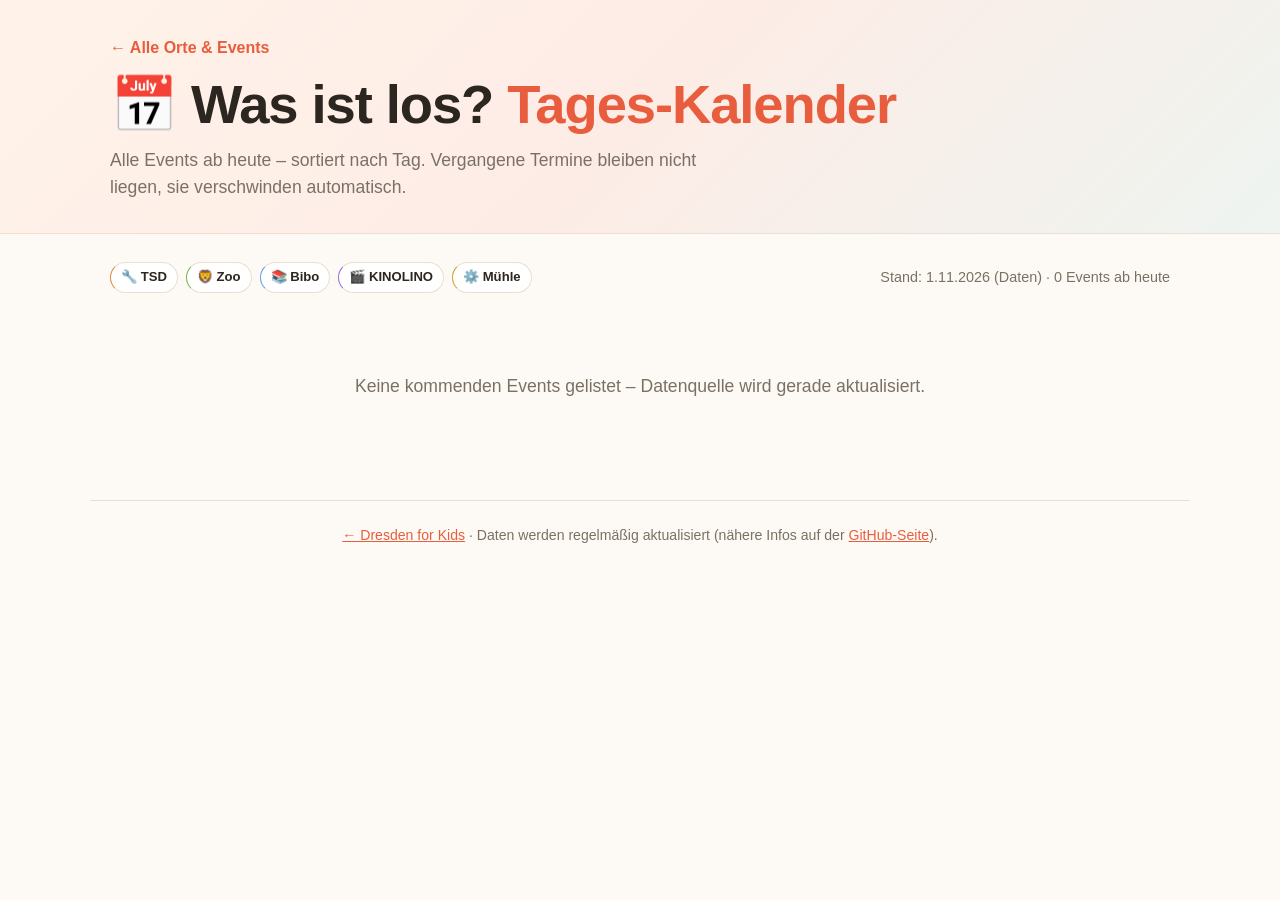
==== kalender.html @ f32a30d6 "Kalender-Subseite, neue Locations, PR-only, Generatoren - Neue Tages-Kalender-Subseite (kalender.htm" ====
<!DOCTYPE html>
<html lang="de">
<head>
  <meta charset="UTF-8">
  <meta name="viewport" content="width=device-width, initial-scale=1.0">
  <title>📅 Tages-Kalender – Dresden for Kids</title>
  <meta name="description" content="Tägliche Übersicht: Was ist heute & in den nächsten Tagen für Kinder in Dresden los? Events, Workshops, Vorführungen – mit Uhrzeit, Ort & Kosten.">
  <link rel="stylesheet" href="style.css">
  <link rel="icon" href="data:image/svg+xml,<svg xmlns=%22http://www.w3.org/2000/svg%22 viewBox=%220 0 100 100%22><text y=%22.9em%22 font-size=%2290%22>📅</text></svg>">
</head>
<body>
  <header class="hero hero-small">
    <div class="container">
      <a class="back-link" href="index.html">← Alle Orte &amp; Events</a>
      <h1>📅 Was ist los? <span class="accent">Tages-Kalender</span></h1>
      <p class="tagline">Alle Events ab heute – sortiert nach Tag. Vergangene Termine bleiben nicht liegen, sie verschwinden automatisch.</p>
    </div>
  </header>

  <main class="container">
    <div class="cal-toolbar">
      <div class="cal-legend">
        <span class="cat-tag cat-tsd">🔧 TSD</span>
        <span class="cat-tag cat-zoo">🦁 Zoo</span>
        <span class="cat-tag cat-bibo">📚 Bibo</span>
        <span class="cat-tag cat-kinolino">🎬 KINOLINO</span>
        <span class="cat-tag cat-muehle">⚙️ Mühle</span>
      </div>
      <p class="cal-info">Stand: <span id="checked">–</span> · <span id="count">–</span> Events ab heute</p>
    </div>
    <section id="cal-days" class="cal-days"></section>
  </main>

  <footer class="container footer">
    <p><a href="index.html">← Dresden for Kids</a> · Daten werden regelmäßig aktualisiert (nähere Infos auf der <a href="https://github.com/Alex-Molt/DresdenForKids">GitHub-Seite</a>).</p>
  </footer>

  <script src="calendar-data.js"></script>
  <script src="kalender.js"></script>
</body>
</html>
---- style.css ----
:root {
  --bg: #fdfaf5;
  --card: #ffffff;
  --ink: #2b2620;
  --muted: #7a7164;
  --accent: #e85d3d;
  --accent-soft: #fdece6;
  --border: #eadfd0;
  --radius: 16px;
  --shadow: 0 2px 12px rgba(80, 60, 30, 0.08);
}

* { box-sizing: border-box; margin: 0; padding: 0; }

body {
  font-family: -apple-system, BlinkMacSystemFont, "Segoe UI", Roboto, "Helvetica Neue", Arial, sans-serif;
  background: var(--bg);
  color: var(--ink);
  line-height: 1.55;
}

.container { max-width: 1100px; margin: 0 auto; padding: 0 20px; }

/* ---------- Hero ---------- */
.hero {
  background: linear-gradient(135deg, #fff3e9 0%, #fdece6 50%, #eef4f0 100%);
  padding: 56px 0 40px;
  border-bottom: 1px solid var(--border);
}
.hero h1 {
  font-size: clamp(2.2rem, 5vw, 3.4rem);
  letter-spacing: -0.02em;
  line-height: 1.1;
}
.hero .accent { color: var(--accent); }
.tagline {
  margin-top: 12px;
  font-size: 1.1rem;
  color: var(--muted);
  max-width: 640px;
}

/* ---------- Filters ---------- */
.filters {
  display: flex;
  flex-wrap: wrap;
  gap: 8px;
  margin-top: 28px;
}
.filter-btn {
  border: 1.5px solid var(--border);
  background: var(--card);
  color: var(--ink);
  padding: 8px 16px;
  border-radius: 999px;
  font-size: 0.95rem;
  cursor: pointer;
  transition: all 0.15s ease;
}
.filter-btn:hover { border-color: var(--accent); color: var(--accent); }
.filter-btn.active {
  background: var(--accent);
  border-color: var(--accent);
  color: #fff;
}

/* ---------- Main ---------- */
main.container { padding-top: 28px; padding-bottom: 40px; }
.disclaimer {
  font-size: 0.9rem;
  color: var(--muted);
  background: var(--accent-soft);
  border: 1px solid #f5d3c8;
  border-radius: 10px;
  padding: 10px 14px;
  margin-bottom: 24px;
}

/* ---------- Cards ---------- */
.grid {
  display: grid;
  grid-template-columns: repeat(auto-fill, minmax(320px, 1fr));
  gap: 18px;
}
.card {
  background: var(--card);
  border: 1px solid var(--border);
  border-radius: var(--radius);
  box-shadow: var(--shadow);
  padding: 22px;
  display: flex;
  flex-direction: column;
  gap: 10px;
  transition: transform 0.15s ease, box-shadow 0.15s ease;
}
.card:hover { transform: translateY(-2px); box-shadow: 0 6px 20px rgba(80, 60, 30, 0.12); }

.card-top { display: flex; align-items: center; gap: 10px; }
.cat-badge {
  font-size: 0.78rem;
  font-weight: 600;
  padding: 4px 10px;
  border-radius: 999px;
  background: var(--accent-soft);
  color: var(--accent);
  white-space: nowrap;
}
.card h2 { font-size: 1.25rem; letter-spacing: -0.01em; }
.card .highlight { font-size: 0.95rem; color: var(--ink); flex-grow: 1; }

.facts { display: grid; gap: 6px; font-size: 0.9rem; }
.facts div { display: flex; gap: 8px; }
.facts .label {
  color: var(--muted);
  min-width: 92px;
  flex-shrink: 0;
  font-weight: 600;
}
.note {
  background: #fff7e6;
  border: 1px solid #f2ddb0;
  border-radius: 10px;
  padding: 10px 12px;
  font-size: 0.88rem;
}

.card-link {
  display: inline-block;
  margin-top: 4px;
  color: var(--accent);
  font-weight: 600;
  text-decoration: none;
  font-size: 0.95rem;
}
.card-link:hover { text-decoration: underline; }

.empty {
  grid-column: 1 / -1;
  text-align: center;
  color: var(--muted);
  padding: 60px 0;
  font-size: 1.1rem;
}

/* ---------- Footer ---------- */
.footer {
  border-top: 1px solid var(--border);
  padding: 24px 20px 40px;
  font-size: 0.88rem;
  color: var(--muted);
  text-align: center;
}
.footer a { color: var(--accent); }
code {
  background: #f1ece3;
  padding: 1px 6px;
  border-radius: 6px;
  font-size: 0.85em;
}

/* ---------- Kalender-Subseite ---------- */
.hero-small { padding: 36px 0 32px; }
.back-link {
  display: inline-block;
  margin-bottom: 14px;
  color: var(--accent);
  font-weight: 600;
  text-decoration: none;
}
.back-link:hover { text-decoration: underline; }
.calendar-link {
  text-decoration: none;
  background: var(--accent-soft);
  border-color: var(--accent);
  color: var(--accent);
  font-weight: 600;
}
.calendar-link:hover { background: var(--accent); color: #fff; }

.cal-toolbar {
  display: flex;
  flex-wrap: wrap;
  justify-content: space-between;
  align-items: center;
  gap: 10px;
  margin-bottom: 20px;
}
.cal-legend { display: flex; flex-wrap: wrap; gap: 8px; }
.cat-tag {
  font-size: 0.82rem;
  font-weight: 600;
  padding: 4px 10px;
  border-radius: 999px;
  background: #fff;
  border: 1.5px solid var(--border);
}
.cal-info { font-size: 0.9rem; color: var(--muted); }

.day-block { margin-bottom: 30px; }
.day-today {
  background: var(--accent-soft);
  border: 1.5px solid #f5c3b4;
  border-radius: var(--radius);
  padding: 16px 18px;
}
.day-head {
  font-size: 1.35rem;
  letter-spacing: -0.01em;
  margin-bottom: 14px;
}
.day-count {
  font-size: 0.85rem;
  font-weight: 600;
  color: var(--muted);
  vertical-align: middle;
  margin-left: 8px;
}

.day-events {
  display: grid;
  gap: 10px;
}
.cal-card {
  display: flex;
  gap: 14px;
  background: var(--card);
  border: 1px solid var(--border);
  border-left: 4px solid var(--border);
  border-radius: 12px;
  padding: 14px 16px;
  box-shadow: var(--shadow);
  align-items: flex-start;
}
.cat-tsd { border-left-color: #e8843d; }
.cat-zoo { border-left-color: #7cb342; }
.cat-bibo { border-left-color: #5c9ded; }
.cat-kinolino { border-left-color: #9c6ade; }
.cat-muehle { border-left-color: #c9a227; }

.cal-time {
  flex-shrink: 0;
  min-width: 62px;
  font-weight: 700;
  font-size: 0.98rem;
  color: var(--accent);
  padding-top: 2px;
}
.cal-body { flex-grow: 1; min-width: 0; }
.cal-body h3 { font-size: 1.05rem; margin-bottom: 4px; }
.cal-venue, .cal-cost, .cal-note {
  font-size: 0.9rem;
  margin: 2px 0;
}
.cal-venue { color: var(--ink); }
.cal-cost { color: var(--muted); }
.cal-note { color: var(--muted); font-style: italic; }
.cal-link {
  flex-shrink: 0;
  font-size: 0.88rem;
  font-weight: 600;
  color: var(--accent);
  text-decoration: none;
  white-space: nowrap;
}
.cal-link:hover { text-decoration: underline; }
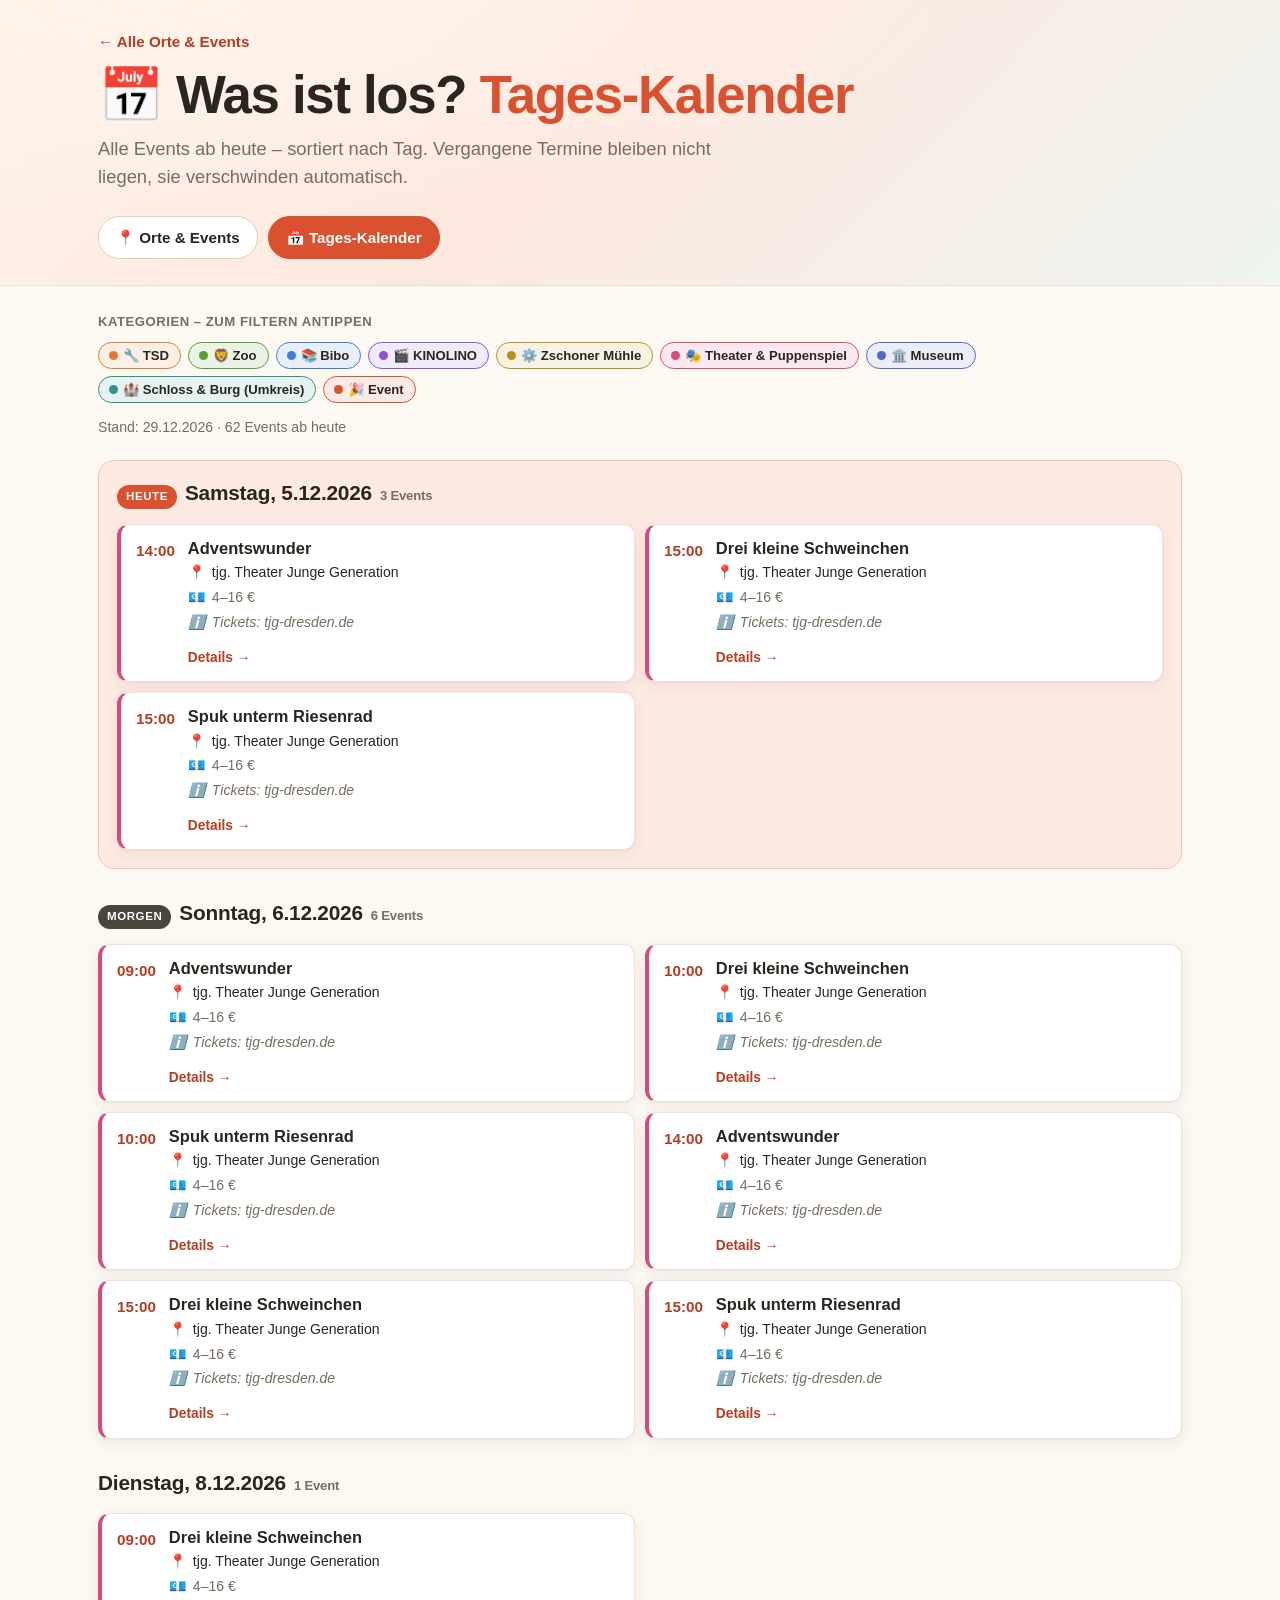
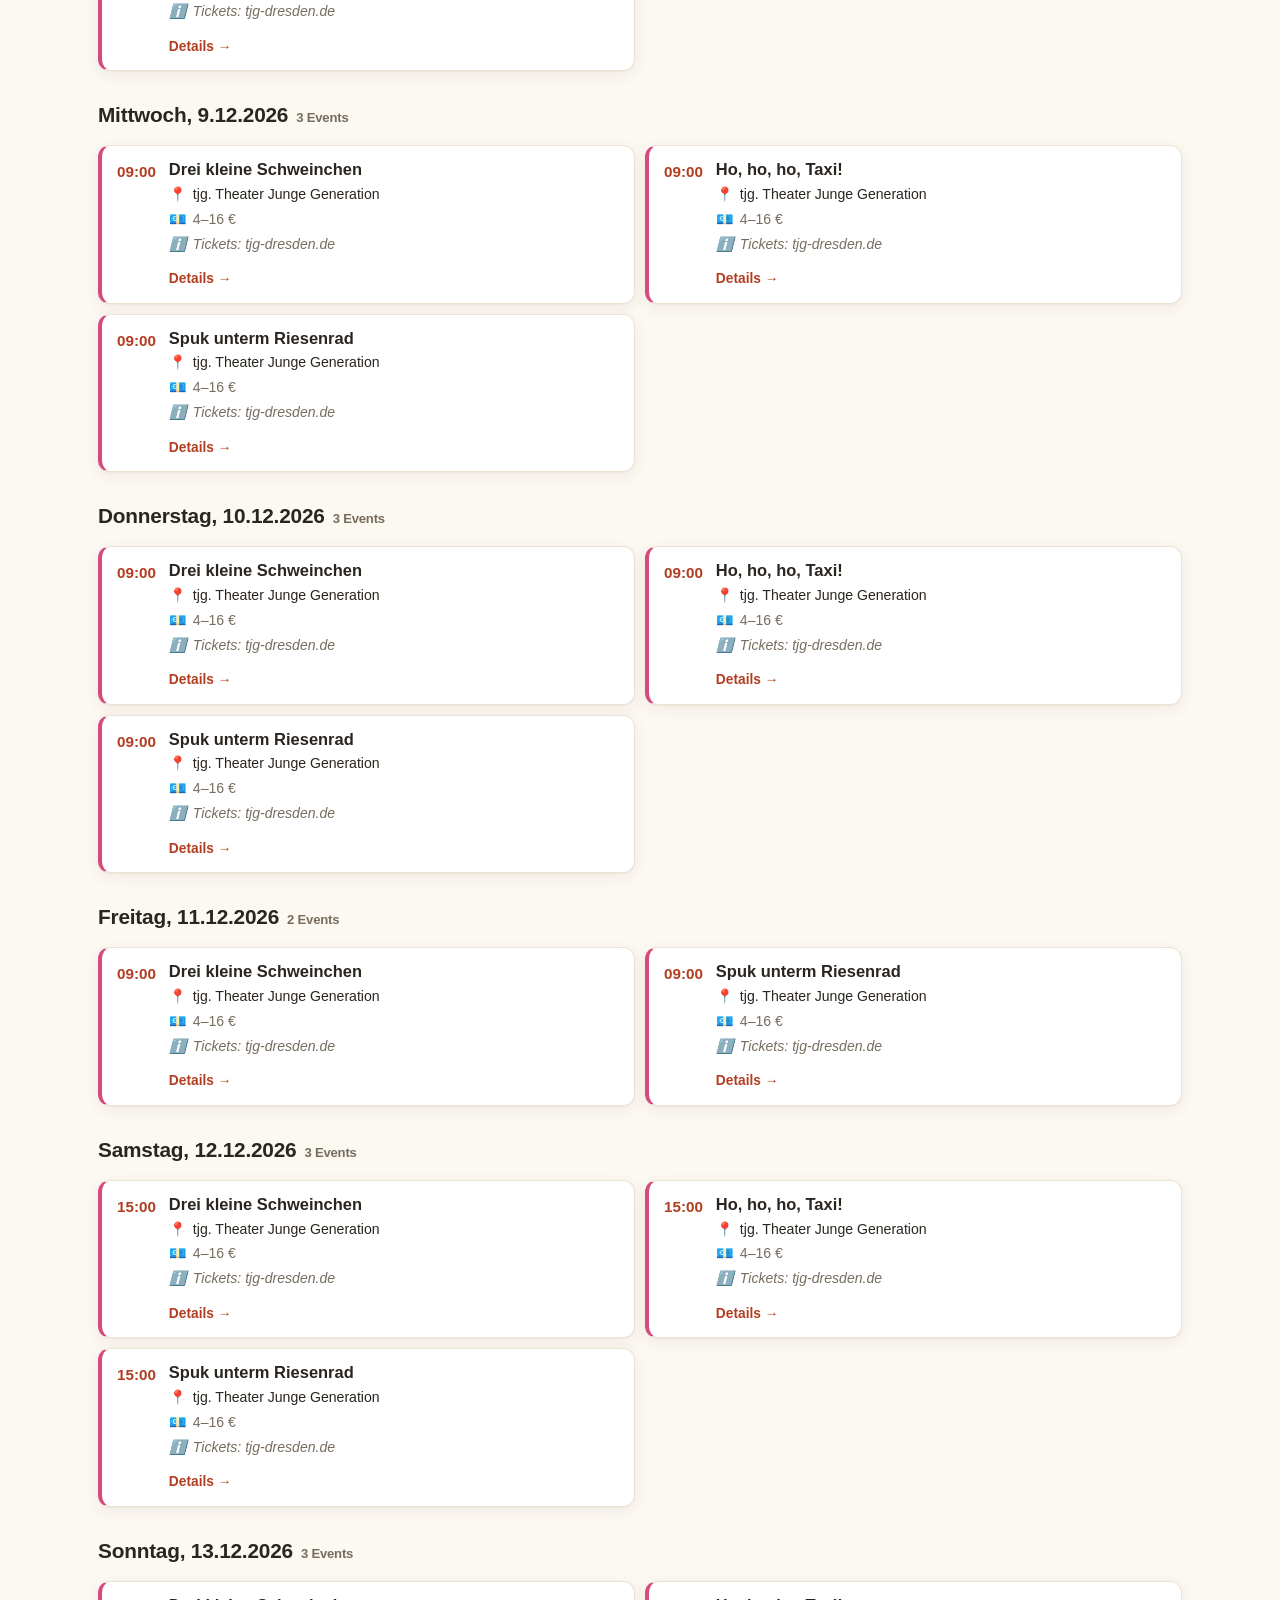
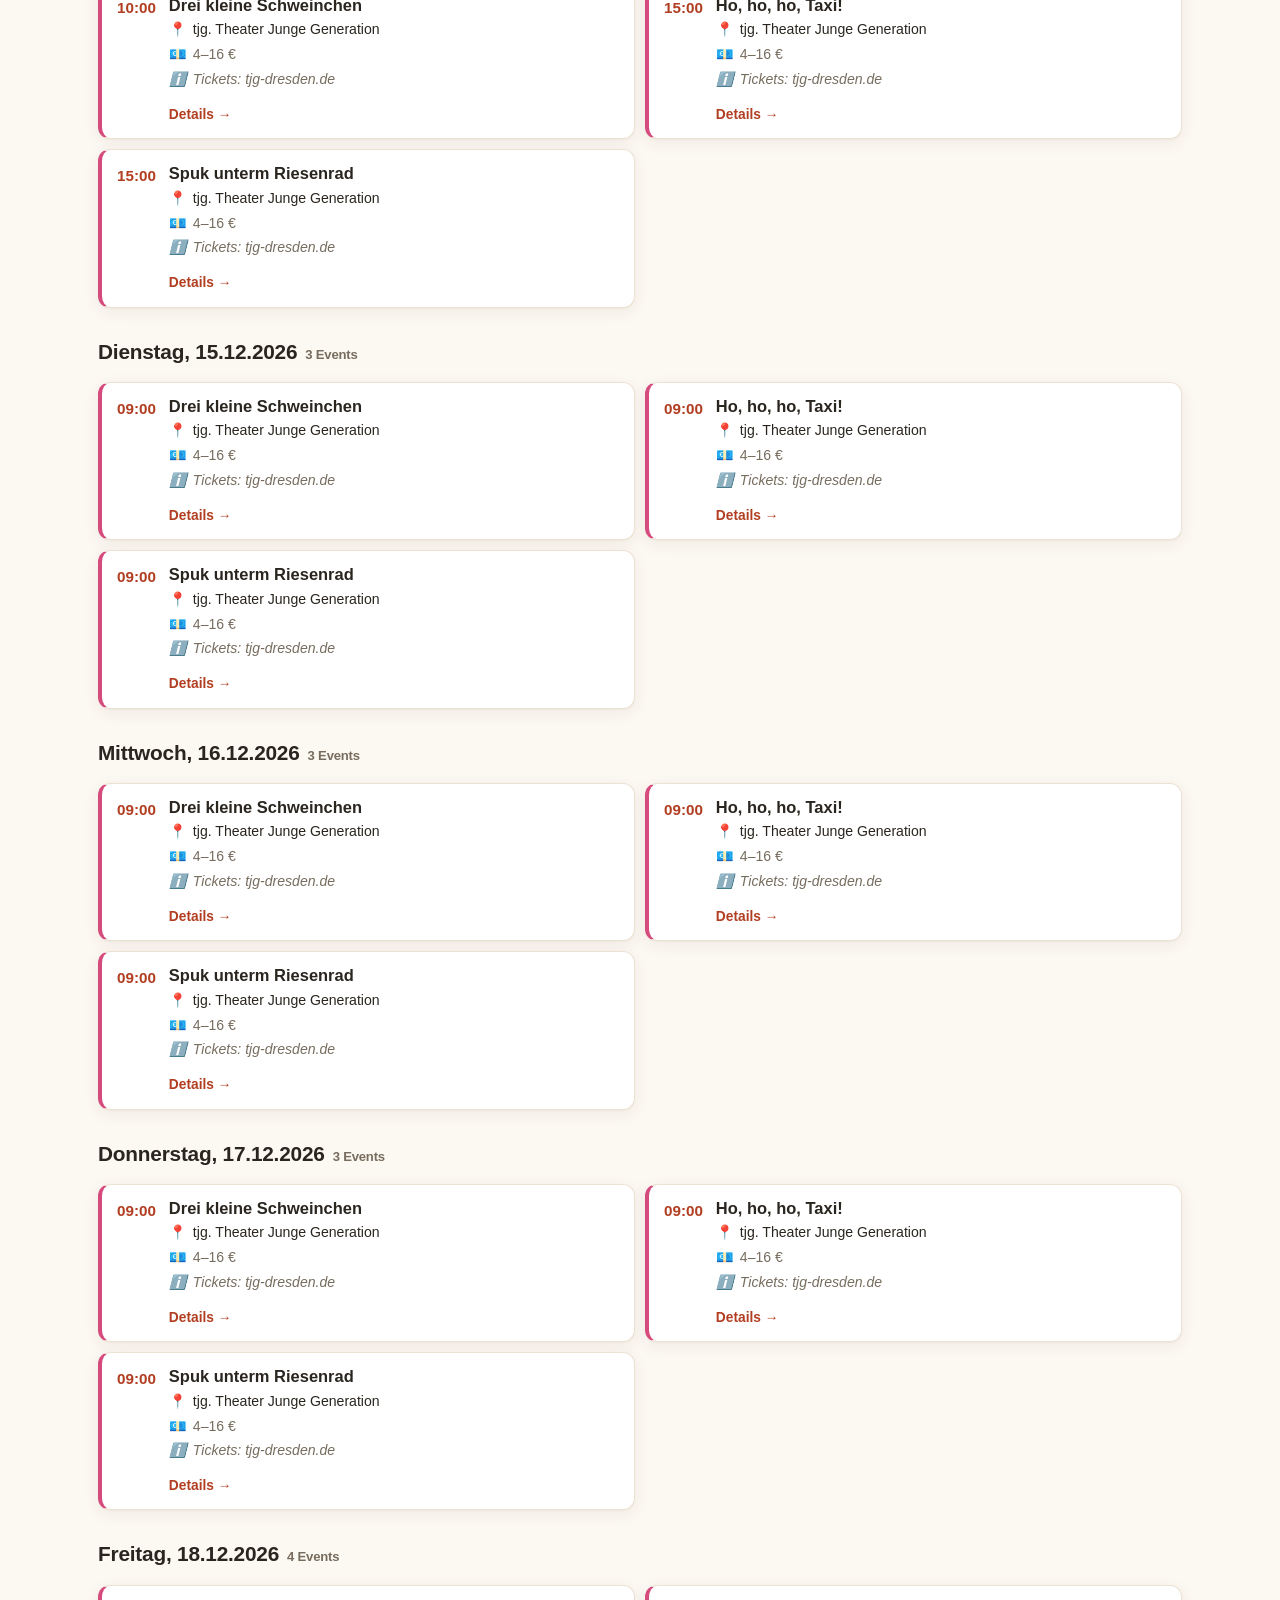
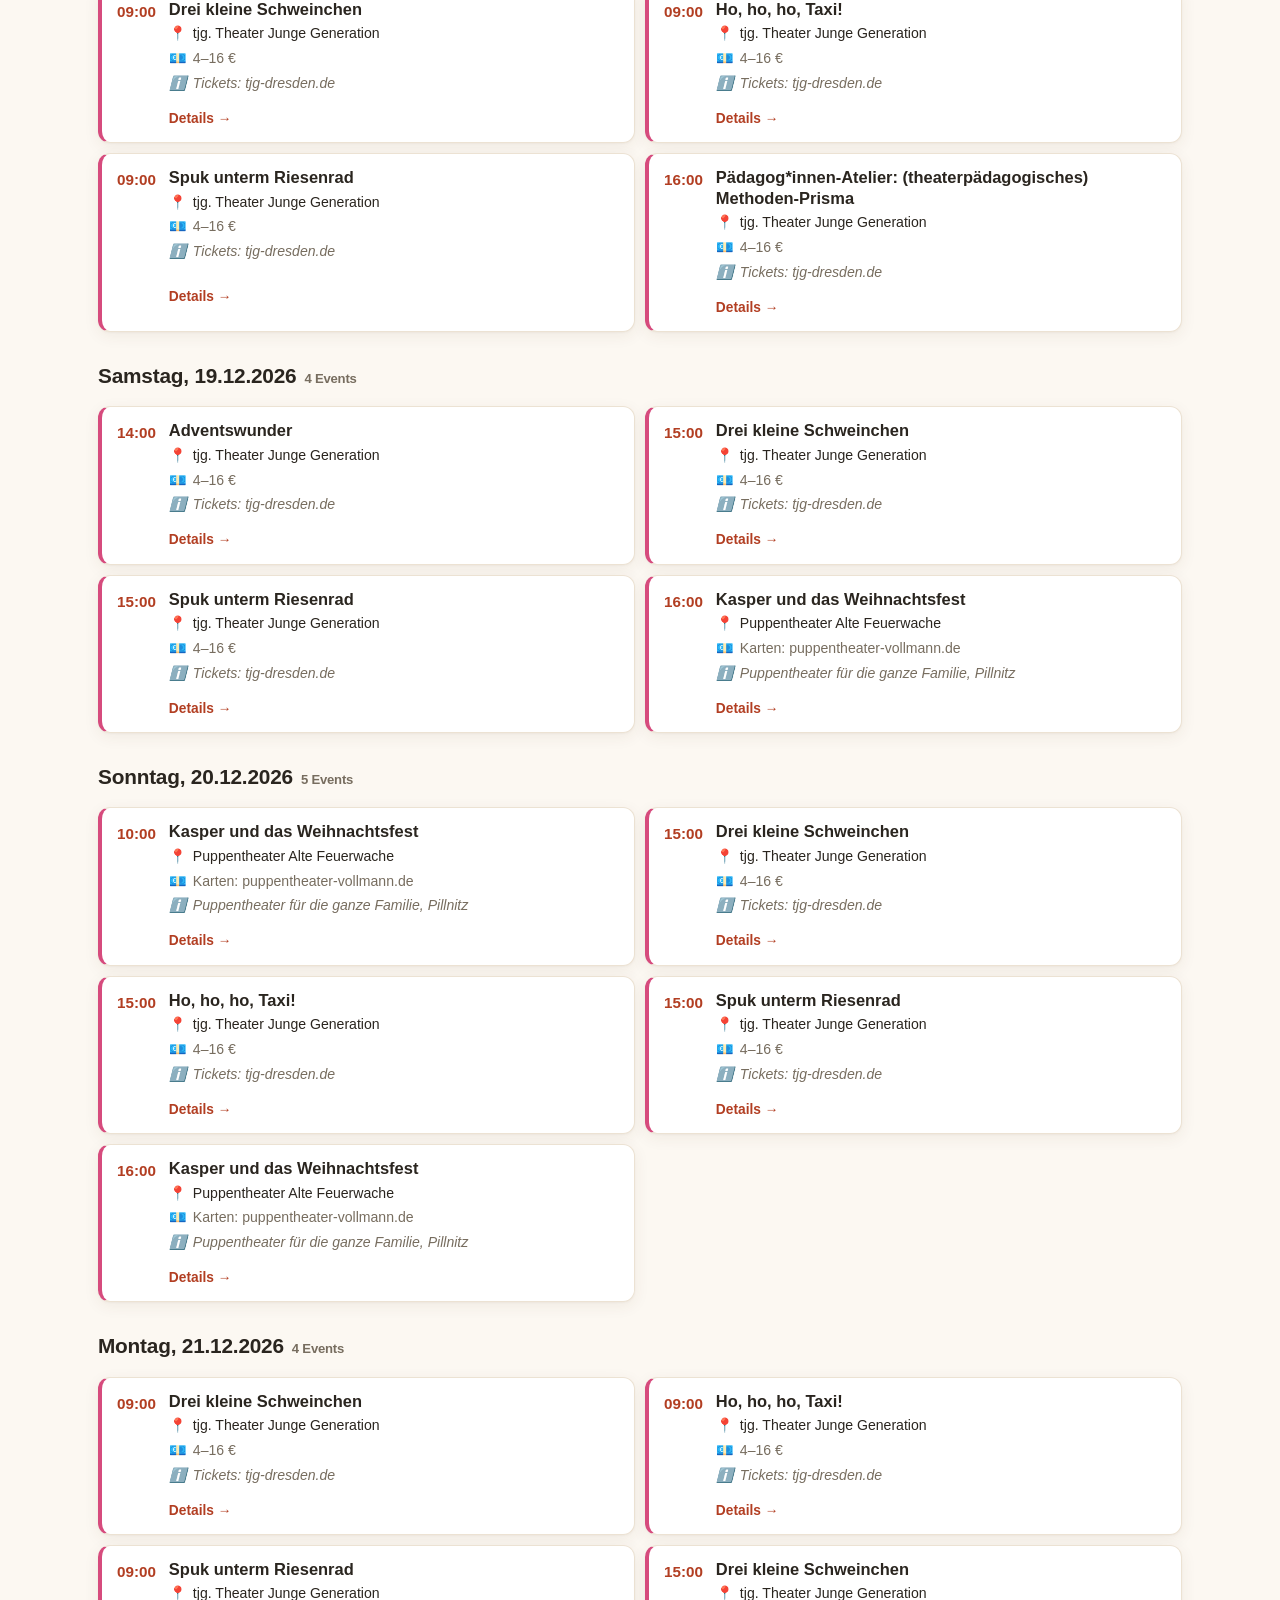
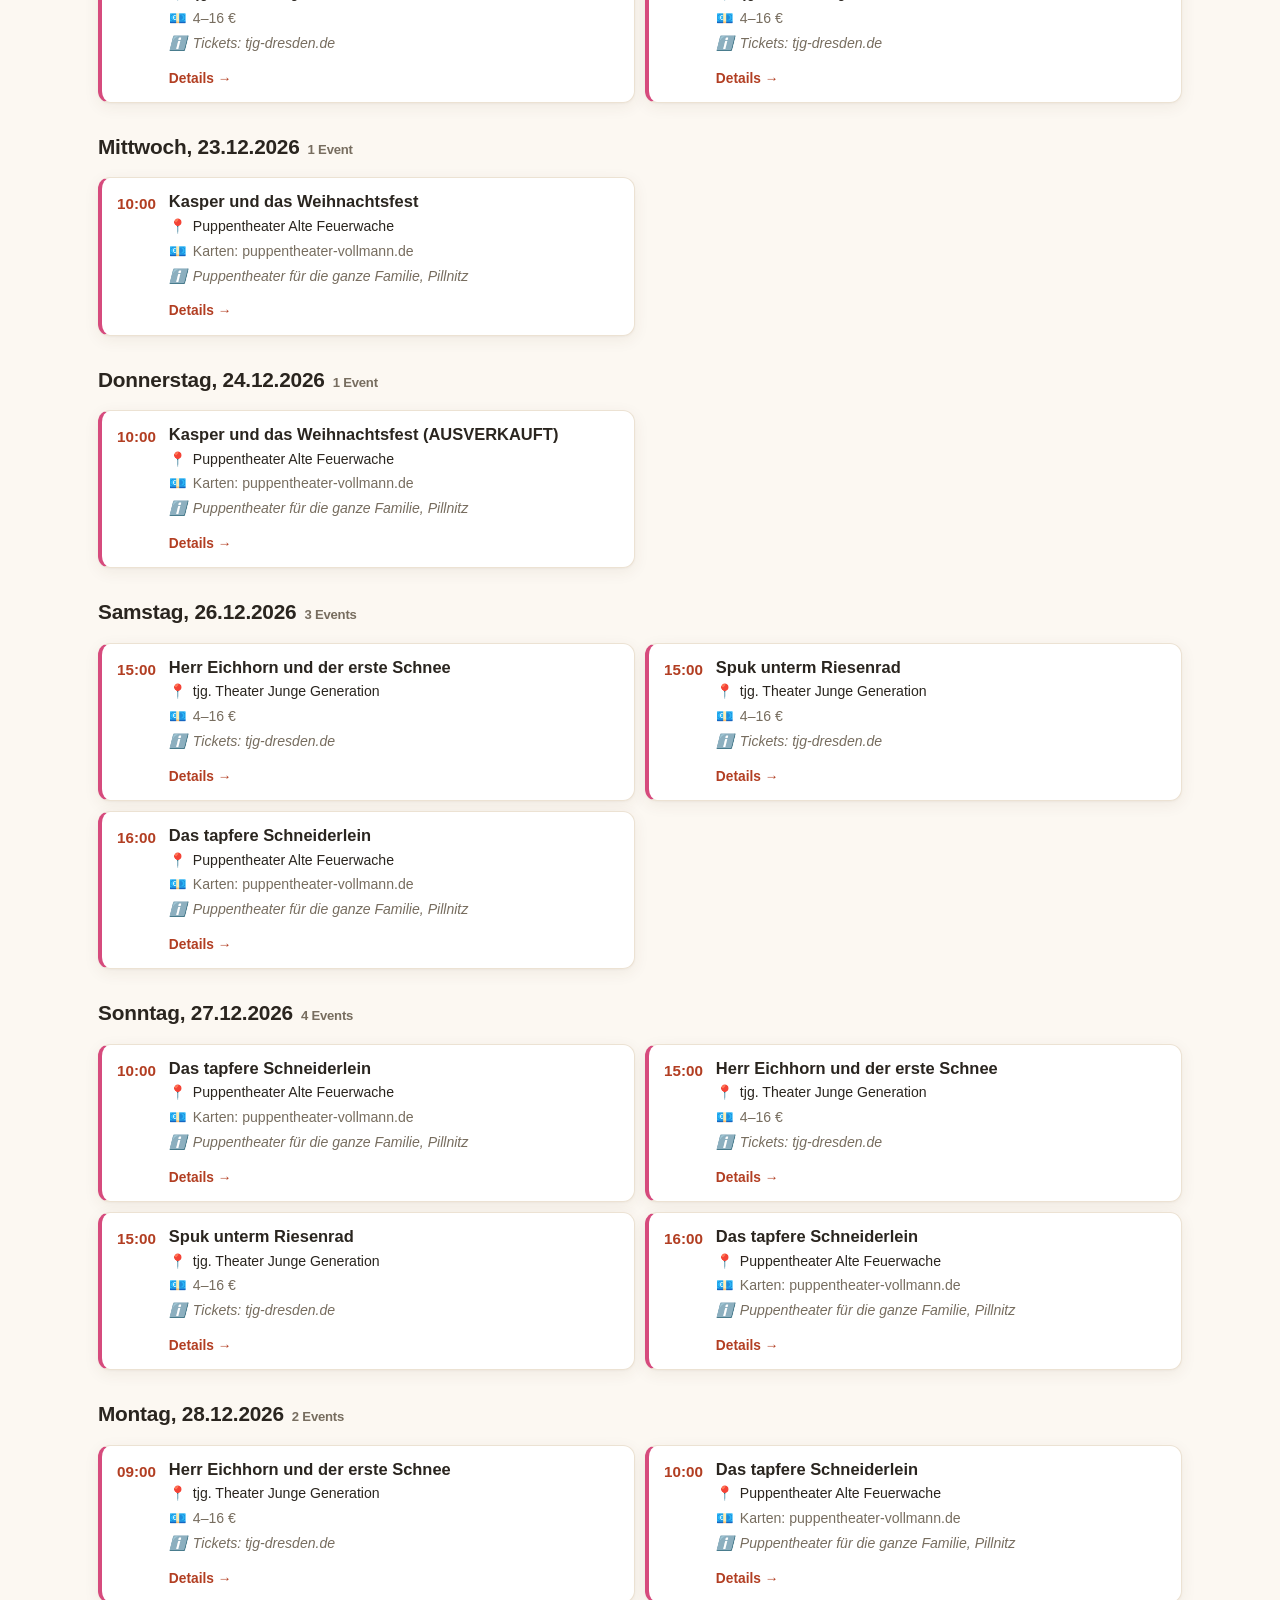
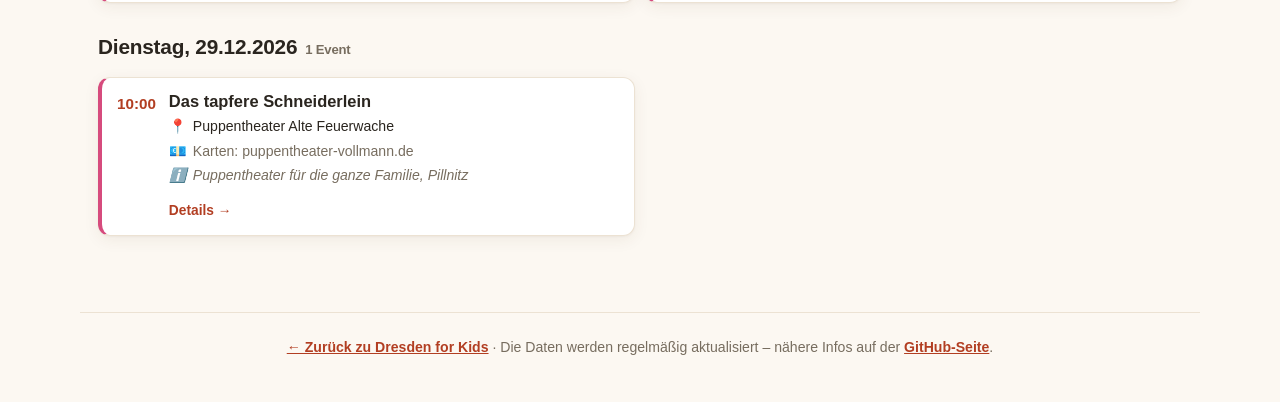
==== commit 3411f7c8: "Frontend-Overhaul (Claude Code): Design-System, A11y, mobile-first - style.css: vollständiges Redesi" ====
--- a/kalender.html
+++ b/kalender.html
@@ -14,25 +14,27 @@
       <a class="back-link" href="index.html">← Alle Orte &amp; Events</a>
       <h1>📅 Was ist los? <span class="accent">Tages-Kalender</span></h1>
       <p class="tagline">Alle Events ab heute – sortiert nach Tag. Vergangene Termine bleiben nicht liegen, sie verschwinden automatisch.</p>
+
+      <nav class="hero-nav" aria-label="Seiten">
+        <a class="nav-link" href="index.html">📍 Orte &amp; Events</a>
+        <a class="nav-link is-current" href="kalender.html" aria-current="page">📅 Tages-Kalender</a>
+      </nav>
     </div>
   </header>
 
   <main class="container">
     <div class="cal-toolbar">
-      <div class="cal-legend">
-        <span class="cat-tag cat-tsd">🔧 TSD</span>
-        <span class="cat-tag cat-zoo">🦁 Zoo</span>
-        <span class="cat-tag cat-bibo">📚 Bibo</span>
-        <span class="cat-tag cat-kinolino">🎬 KINOLINO</span>
-        <span class="cat-tag cat-muehle">⚙️ Mühle</span>
+      <div class="cal-legend-wrap">
+        <span class="filters-label" id="legend-label">Kategorien – zum Filtern antippen</span>
+        <div class="cal-legend" id="cal-legend" role="group" aria-labelledby="legend-label"></div>
       </div>
       <p class="cal-info">Stand: <span id="checked">–</span> · <span id="count">–</span> Events ab heute</p>
     </div>
-    <section id="cal-days" class="cal-days"></section>
+    <section id="cal-days" class="cal-days" aria-live="polite"></section>
   </main>
 
   <footer class="container footer">
-    <p><a href="index.html">← Dresden for Kids</a> · Daten werden regelmäßig aktualisiert (nähere Infos auf der <a href="https://github.com/Alex-Molt/DresdenForKids">GitHub-Seite</a>).</p>
+    <p><a href="index.html">← Zurück zu Dresden for Kids</a> · Die Daten werden regelmäßig aktualisiert – nähere Infos auf der <a href="https://github.com/Alex-Molt/DresdenForKids">GitHub-Seite</a>.</p>
   </footer>
 
   <script src="calendar-data.js"></script>
--- a/style.css
+++ b/style.css
@@ -1,156 +1,339 @@
+/* =========================================================
+   Dresden for Kids – gemeinsames Stylesheet
+   (index.html + kalender.html)
+   Rein statisch, keine externen Assets.
+   ========================================================= */
+
 :root {
-  --bg: #fdfaf5;
+  --bg: #fcf8f2;
   --card: #ffffff;
-  --ink: #2b2620;
-  --muted: #7a7164;
-  --accent: #e85d3d;
-  --accent-soft: #fdece6;
-  --border: #eadfd0;
+  --ink: #2a251f;
+  --muted: #776d5f;
+  --accent: #d9512f;
+  --accent-ink: #b23e22;
+  --accent-soft: #fdeae3;
+  --border: #ece2d3;
+  --border-strong: #ddd0bc;
+  --ring: #f2b9a6;
+
   --radius: 16px;
-  --shadow: 0 2px 12px rgba(80, 60, 30, 0.08);
+  --radius-sm: 11px;
+  --shadow: 0 1px 2px rgba(80, 60, 30, 0.04), 0 4px 16px rgba(80, 60, 30, 0.07);
+  --shadow-hover: 0 6px 24px rgba(80, 60, 30, 0.13);
+
+  /* Kategorie-Akzente (werden auf beiden Seiten verwendet) */
+  --c-tsd: #e07b2e;
+  --c-zoo: #5a9e2f;
+  --c-bibo: #3d7dd8;
+  --c-bibliothek: #3d7dd8;
+  --c-kinolino: #8b52d6;
+  --c-muehle: #b8901a;
+  --c-theater: #d64b7d;
+  --c-museum: #5566c9;
+  --c-umkreis: #2f9488;
+  --c-park: #4a9a3f;
+  --c-event: #d4542f;
 }
 
 * { box-sizing: border-box; margin: 0; padding: 0; }
+
+html { -webkit-text-size-adjust: 100%; }
 
 body {
   font-family: -apple-system, BlinkMacSystemFont, "Segoe UI", Roboto, "Helvetica Neue", Arial, sans-serif;
   background: var(--bg);
   color: var(--ink);
   line-height: 1.55;
-}
-
-.container { max-width: 1100px; margin: 0 auto; padding: 0 20px; }
-
-/* ---------- Hero ---------- */
+  -webkit-font-smoothing: antialiased;
+  text-rendering: optimizeLegibility;
+}
+
+a { color: var(--accent-ink); }
+
+.container {
+  width: 100%;
+  max-width: 1120px;
+  margin: 0 auto;
+  padding: 0 18px;
+}
+
+/* Sichtbarer, einheitlicher Fokus-Ring für Tastatur-Navigation */
+:focus-visible {
+  outline: 3px solid var(--ring);
+  outline-offset: 2px;
+  border-radius: 6px;
+}
+
+.visually-hidden {
+  position: absolute;
+  width: 1px; height: 1px;
+  padding: 0; margin: -1px;
+  overflow: hidden;
+  clip: rect(0 0 0 0);
+  white-space: nowrap;
+  border: 0;
+}
+
+/* ---------- Hero / Kopfbereich ---------- */
 .hero {
-  background: linear-gradient(135deg, #fff3e9 0%, #fdece6 50%, #eef4f0 100%);
-  padding: 56px 0 40px;
+  position: relative;
+  background:
+    radial-gradient(120% 140% at 12% 0%, #fff4ec 0%, rgba(255,244,236,0) 55%),
+    linear-gradient(135deg, #fff2e8 0%, #fde8df 45%, #eef4ef 100%);
   border-bottom: 1px solid var(--border);
-}
+  padding: 52px 0 36px;
+}
+.hero-small { padding: 30px 0 26px; }
+
 .hero h1 {
-  font-size: clamp(2.2rem, 5vw, 3.4rem);
-  letter-spacing: -0.02em;
-  line-height: 1.1;
+  font-size: clamp(2.1rem, 5.2vw, 3.3rem);
+  line-height: 1.08;
+  letter-spacing: -0.025em;
+  font-weight: 800;
 }
 .hero .accent { color: var(--accent); }
+
 .tagline {
   margin-top: 12px;
-  font-size: 1.1rem;
+  font-size: clamp(1rem, 2.2vw, 1.15rem);
   color: var(--muted);
   max-width: 640px;
 }
 
-/* ---------- Filters ---------- */
-.filters {
-  display: flex;
+.back-link {
+  display: inline-flex;
+  align-items: center;
+  gap: 6px;
+  margin-bottom: 12px;
+  color: var(--accent-ink);
+  font-weight: 600;
+  font-size: 0.95rem;
+  text-decoration: none;
+}
+.back-link:hover { text-decoration: underline; }
+
+/* ---------- Navigation (Seiten-Umschalter) ---------- */
+.hero-nav {
+  display: flex;
+  gap: 10px;
+  margin-top: 24px;
   flex-wrap: wrap;
-  gap: 8px;
-  margin-top: 28px;
-}
-.filter-btn {
-  border: 1.5px solid var(--border);
+}
+.nav-link {
+  display: inline-flex;
+  align-items: center;
+  gap: 7px;
+  padding: 9px 17px;
+  border-radius: 999px;
+  border: 1.5px solid var(--border-strong);
   background: var(--card);
   color: var(--ink);
-  padding: 8px 16px;
-  border-radius: 999px;
+  font-weight: 600;
   font-size: 0.95rem;
-  cursor: pointer;
-  transition: all 0.15s ease;
-}
-.filter-btn:hover { border-color: var(--accent); color: var(--accent); }
-.filter-btn.active {
+  text-decoration: none;
+  transition: background 0.15s ease, color 0.15s ease, border-color 0.15s ease;
+}
+.nav-link:hover { border-color: var(--accent); color: var(--accent-ink); }
+.nav-link.is-current {
   background: var(--accent);
   border-color: var(--accent);
   color: #fff;
+  cursor: default;
+}
+
+/* ---------- Filter-Leiste ---------- */
+.filters-wrap { margin-top: 22px; }
+.filters-label {
+  display: block;
+  font-size: 0.82rem;
+  font-weight: 700;
+  letter-spacing: 0.04em;
+  text-transform: uppercase;
+  color: var(--muted);
+  margin-bottom: 9px;
+}
+.filters {
+  display: flex;
+  gap: 8px;
+  overflow-x: auto;
+  padding-bottom: 6px;
+  scroll-snap-type: x proximity;
+  -webkit-overflow-scrolling: touch;
+  scrollbar-width: thin;
+}
+.filters::-webkit-scrollbar { height: 6px; }
+.filters::-webkit-scrollbar-thumb { background: var(--border-strong); border-radius: 99px; }
+
+.filter-btn {
+  flex: 0 0 auto;
+  scroll-snap-align: start;
+  display: inline-flex;
+  align-items: center;
+  gap: 6px;
+  border: 1.5px solid var(--border-strong);
+  background: var(--card);
+  color: var(--ink);
+  padding: 8px 15px;
+  border-radius: 999px;
+  font-size: 0.93rem;
+  font-weight: 600;
+  white-space: nowrap;
+  cursor: pointer;
+  transition: background 0.15s ease, color 0.15s ease, border-color 0.15s ease;
+}
+.filter-btn:hover { border-color: var(--accent); color: var(--accent-ink); }
+.filter-btn[aria-pressed="true"] {
+  background: var(--accent);
+  border-color: var(--accent);
+  color: #fff;
 }
 
 /* ---------- Main ---------- */
-main.container { padding-top: 28px; padding-bottom: 40px; }
+main.container { padding-top: 26px; padding-bottom: 48px; }
+
 .disclaimer {
   font-size: 0.9rem;
-  color: var(--muted);
+  color: #8a4a33;
   background: var(--accent-soft);
-  border: 1px solid #f5d3c8;
-  border-radius: 10px;
-  padding: 10px 14px;
+  border: 1px solid #f6cbbb;
+  border-radius: var(--radius-sm);
+  padding: 11px 14px;
   margin-bottom: 24px;
 }
 
-/* ---------- Cards ---------- */
+/* ---------- Karten-Grid (Startseite) ---------- */
 .grid {
   display: grid;
-  grid-template-columns: repeat(auto-fill, minmax(320px, 1fr));
-  gap: 18px;
-}
+  grid-template-columns: 1fr;
+  gap: 16px;
+}
+@media (min-width: 768px) {
+  .grid { grid-template-columns: repeat(2, 1fr); gap: 18px; }
+}
+@media (min-width: 1100px) {
+  .grid { grid-template-columns: repeat(3, 1fr); }
+}
+
 .card {
+  position: relative;
   background: var(--card);
   border: 1px solid var(--border);
   border-radius: var(--radius);
   box-shadow: var(--shadow);
-  padding: 22px;
+  padding: 20px 20px 22px;
   display: flex;
   flex-direction: column;
-  gap: 10px;
-  transition: transform 0.15s ease, box-shadow 0.15s ease;
-}
-.card:hover { transform: translateY(-2px); box-shadow: 0 6px 20px rgba(80, 60, 30, 0.12); }
-
-.card-top { display: flex; align-items: center; gap: 10px; }
+  gap: 11px;
+  overflow: hidden;
+  transition: transform 0.15s ease, box-shadow 0.15s ease, border-color 0.15s ease;
+}
+.card::before {
+  content: "";
+  position: absolute;
+  inset: 0 auto 0 0;
+  width: 4px;
+  background: var(--c, var(--accent));
+}
+.card:hover {
+  transform: translateY(-3px);
+  box-shadow: var(--shadow-hover);
+  border-color: var(--border-strong);
+}
+
+.card-top {
+  display: flex;
+  align-items: center;
+  gap: 8px;
+  flex-wrap: wrap;
+}
 .cat-badge {
-  font-size: 0.78rem;
+  display: inline-flex;
+  align-items: center;
+  gap: 5px;
+  font-size: 0.76rem;
+  font-weight: 700;
+  letter-spacing: 0.01em;
+  padding: 4px 11px;
+  border-radius: 999px;
+  background: color-mix(in srgb, var(--c, var(--accent)) 13%, #fff);
+  color: color-mix(in srgb, var(--c, var(--accent)) 70%, #000);
+  white-space: nowrap;
+}
+
+.card h2 {
+  font-size: 1.22rem;
+  line-height: 1.25;
+  letter-spacing: -0.01em;
+  font-weight: 700;
+}
+.card .highlight {
+  font-size: 0.95rem;
+  color: #4a443b;
+}
+
+.note {
+  background: #fff6e2;
+  border: 1px solid #f1dca6;
+  border-radius: var(--radius-sm);
+  padding: 10px 12px;
+  font-size: 0.87rem;
+  color: #6b5315;
+}
+
+.facts {
+  display: grid;
+  gap: 7px;
+  font-size: 0.9rem;
+  margin-top: auto;
+  padding-top: 4px;
+}
+.facts div { display: flex; gap: 9px; }
+.facts .label {
+  color: var(--muted);
+  min-width: 108px;
+  flex-shrink: 0;
   font-weight: 600;
-  padding: 4px 10px;
+}
+.facts .val { min-width: 0; }
+
+.card-link {
+  align-self: flex-start;
+  margin-top: 2px;
+  display: inline-flex;
+  align-items: center;
+  gap: 5px;
+  padding: 8px 14px;
   border-radius: 999px;
   background: var(--accent-soft);
-  color: var(--accent);
-  white-space: nowrap;
-}
-.card h2 { font-size: 1.25rem; letter-spacing: -0.01em; }
-.card .highlight { font-size: 0.95rem; color: var(--ink); flex-grow: 1; }
-
-.facts { display: grid; gap: 6px; font-size: 0.9rem; }
-.facts div { display: flex; gap: 8px; }
-.facts .label {
-  color: var(--muted);
-  min-width: 92px;
-  flex-shrink: 0;
-  font-weight: 600;
-}
-.note {
-  background: #fff7e6;
-  border: 1px solid #f2ddb0;
-  border-radius: 10px;
-  padding: 10px 12px;
-  font-size: 0.88rem;
-}
-
-.card-link {
-  display: inline-block;
-  margin-top: 4px;
-  color: var(--accent);
-  font-weight: 600;
+  color: var(--accent-ink);
+  font-weight: 700;
+  font-size: 0.9rem;
   text-decoration: none;
-  font-size: 0.95rem;
-}
-.card-link:hover { text-decoration: underline; }
+  transition: background 0.15s ease, color 0.15s ease;
+}
+.card-link:hover { background: var(--accent); color: #fff; }
 
 .empty {
   grid-column: 1 / -1;
   text-align: center;
   color: var(--muted);
-  padding: 60px 0;
-  font-size: 1.1rem;
+  padding: 56px 16px;
+  font-size: 1.05rem;
+  background: var(--card);
+  border: 1px dashed var(--border-strong);
+  border-radius: var(--radius);
 }
 
 /* ---------- Footer ---------- */
 .footer {
   border-top: 1px solid var(--border);
-  padding: 24px 20px 40px;
+  padding: 24px 18px 44px;
   font-size: 0.88rem;
   color: var(--muted);
   text-align: center;
 }
-.footer a { color: var(--accent); }
+.footer p { max-width: 760px; margin: 0 auto; }
+.footer a { color: var(--accent-ink); font-weight: 600; }
 code {
   background: #f1ece3;
   padding: 1px 6px;
@@ -158,108 +341,172 @@
   font-size: 0.85em;
 }
 
-/* ---------- Kalender-Subseite ---------- */
-.hero-small { padding: 36px 0 32px; }
-.back-link {
-  display: inline-block;
-  margin-bottom: 14px;
-  color: var(--accent);
-  font-weight: 600;
-  text-decoration: none;
-}
-.back-link:hover { text-decoration: underline; }
-.calendar-link {
-  text-decoration: none;
-  background: var(--accent-soft);
-  border-color: var(--accent);
-  color: var(--accent);
-  font-weight: 600;
-}
-.calendar-link:hover { background: var(--accent); color: #fff; }
-
+/* =========================================================
+   Kalender-Seite
+   ========================================================= */
 .cal-toolbar {
   display: flex;
   flex-wrap: wrap;
   justify-content: space-between;
-  align-items: center;
-  gap: 10px;
-  margin-bottom: 20px;
-}
-.cal-legend { display: flex; flex-wrap: wrap; gap: 8px; }
-.cat-tag {
+  align-items: flex-end;
+  gap: 14px;
+  margin-bottom: 22px;
+}
+.cal-legend-wrap { flex: 1 1 auto; min-width: 0; }
+.cal-legend {
+  display: flex;
+  flex-wrap: wrap;
+  gap: 7px;
+}
+.cat-chip {
+  display: inline-flex;
+  align-items: center;
+  gap: 5px;
   font-size: 0.82rem;
   font-weight: 600;
-  padding: 4px 10px;
+  padding: 5px 11px 5px 10px;
   border-radius: 999px;
   background: #fff;
-  border: 1.5px solid var(--border);
-}
-.cal-info { font-size: 0.9rem; color: var(--muted); }
-
-.day-block { margin-bottom: 30px; }
+  border: 1.5px solid var(--border-strong);
+  color: var(--ink);
+  cursor: pointer;
+  transition: background 0.15s ease, border-color 0.15s ease, opacity 0.15s ease;
+}
+.cat-chip::before {
+  content: "";
+  width: 9px; height: 9px;
+  border-radius: 50%;
+  background: var(--c, var(--accent));
+  flex-shrink: 0;
+}
+.cat-chip:hover { border-color: var(--c, var(--accent)); }
+.cat-chip[aria-pressed="true"] {
+  background: color-mix(in srgb, var(--c, var(--accent)) 12%, #fff);
+  border-color: var(--c, var(--accent));
+}
+.cat-chip[aria-pressed="false"] {
+  opacity: 0.5;
+  text-decoration: line-through;
+}
+
+.cal-info {
+  font-size: 0.88rem;
+  color: var(--muted);
+  flex-shrink: 0;
+  text-align: right;
+}
+
+.cal-days { display: block; }
+
+.day-block { margin-bottom: 28px; }
 .day-today {
   background: var(--accent-soft);
   border: 1.5px solid #f5c3b4;
   border-radius: var(--radius);
-  padding: 16px 18px;
+  padding: 16px 18px 18px;
 }
 .day-head {
-  font-size: 1.35rem;
+  display: flex;
+  align-items: baseline;
+  flex-wrap: wrap;
+  gap: 8px;
+  font-size: 1.3rem;
   letter-spacing: -0.01em;
+  font-weight: 700;
   margin-bottom: 14px;
 }
+.day-badge {
+  font-size: 0.72rem;
+  font-weight: 800;
+  letter-spacing: 0.05em;
+  text-transform: uppercase;
+  padding: 3px 9px;
+  border-radius: 999px;
+  background: var(--accent);
+  color: #fff;
+}
+.day-badge.is-tomorrow { background: #4a443b; }
 .day-count {
-  font-size: 0.85rem;
+  font-size: 0.82rem;
   font-weight: 600;
   color: var(--muted);
-  vertical-align: middle;
-  margin-left: 8px;
 }
 
 .day-events {
   display: grid;
   gap: 10px;
 }
+@media (min-width: 820px) {
+  .day-events { grid-template-columns: repeat(2, 1fr); }
+}
+
 .cal-card {
-  display: flex;
-  gap: 14px;
+  position: relative;
+  display: grid;
+  grid-template-columns: auto 1fr;
+  gap: 4px 13px;
   background: var(--card);
   border: 1px solid var(--border);
-  border-left: 4px solid var(--border);
+  border-left: 4px solid var(--c, var(--border-strong));
   border-radius: 12px;
-  padding: 14px 16px;
+  padding: 13px 15px;
   box-shadow: var(--shadow);
-  align-items: flex-start;
-}
-.cat-tsd { border-left-color: #e8843d; }
-.cat-zoo { border-left-color: #7cb342; }
-.cat-bibo { border-left-color: #5c9ded; }
-.cat-kinolino { border-left-color: #9c6ade; }
-.cat-muehle { border-left-color: #c9a227; }
-
+}
 .cal-time {
-  flex-shrink: 0;
-  min-width: 62px;
-  font-weight: 700;
-  font-size: 0.98rem;
-  color: var(--accent);
-  padding-top: 2px;
-}
-.cal-body { flex-grow: 1; min-width: 0; }
-.cal-body h3 { font-size: 1.05rem; margin-bottom: 4px; }
-.cal-venue, .cal-cost, .cal-note {
-  font-size: 0.9rem;
-  margin: 2px 0;
-}
+  grid-column: 1;
+  font-weight: 700;
+  font-size: 0.95rem;
+  color: var(--accent-ink);
+  white-space: nowrap;
+  padding-top: 1px;
+}
+.cal-body { grid-column: 2; min-width: 0; }
+.cal-body h3 {
+  font-size: 1.03rem;
+  line-height: 1.25;
+  font-weight: 700;
+  margin-bottom: 4px;
+}
+.cal-meta {
+  font-size: 0.88rem;
+  margin: 3px 0;
+  display: flex;
+  gap: 6px;
+}
+.cal-meta .ic { flex-shrink: 0; }
 .cal-venue { color: var(--ink); }
 .cal-cost { color: var(--muted); }
 .cal-note { color: var(--muted); font-style: italic; }
 .cal-link {
-  flex-shrink: 0;
-  font-size: 0.88rem;
-  font-weight: 600;
-  color: var(--accent);
+  grid-column: 2;
+  justify-self: start;
+  margin-top: 6px;
+  font-size: 0.86rem;
+  font-weight: 700;
+  color: var(--accent-ink);
   text-decoration: none;
-  white-space: nowrap;
 }
 .cal-link:hover { text-decoration: underline; }
+
+/* Kategorie-Akzent-Variablen (eine Klasse je cat) */
+.cat-tsd { --c: var(--c-tsd); }
+.cat-zoo { --c: var(--c-zoo); }
+.cat-bibo, .cat-bibliothek { --c: var(--c-bibo); }
+.cat-kinolino { --c: var(--c-kinolino); }
+.cat-muehle { --c: var(--c-muehle); }
+.cat-theater { --c: var(--c-theater); }
+.cat-museum { --c: var(--c-museum); }
+.cat-umkreis { --c: var(--c-umkreis); }
+.cat-park { --c: var(--c-park); }
+.cat-event { --c: var(--c-event); }
+
+/* ---------- Reduced motion ---------- */
+@media (prefers-reduced-motion: reduce) {
+  * {
+    animation-duration: 0.001ms !important;
+    animation-iteration-count: 1 !important;
+    transition-duration: 0.001ms !important;
+    scroll-behavior: auto !important;
+  }
+  .card:hover { transform: none; }
+}
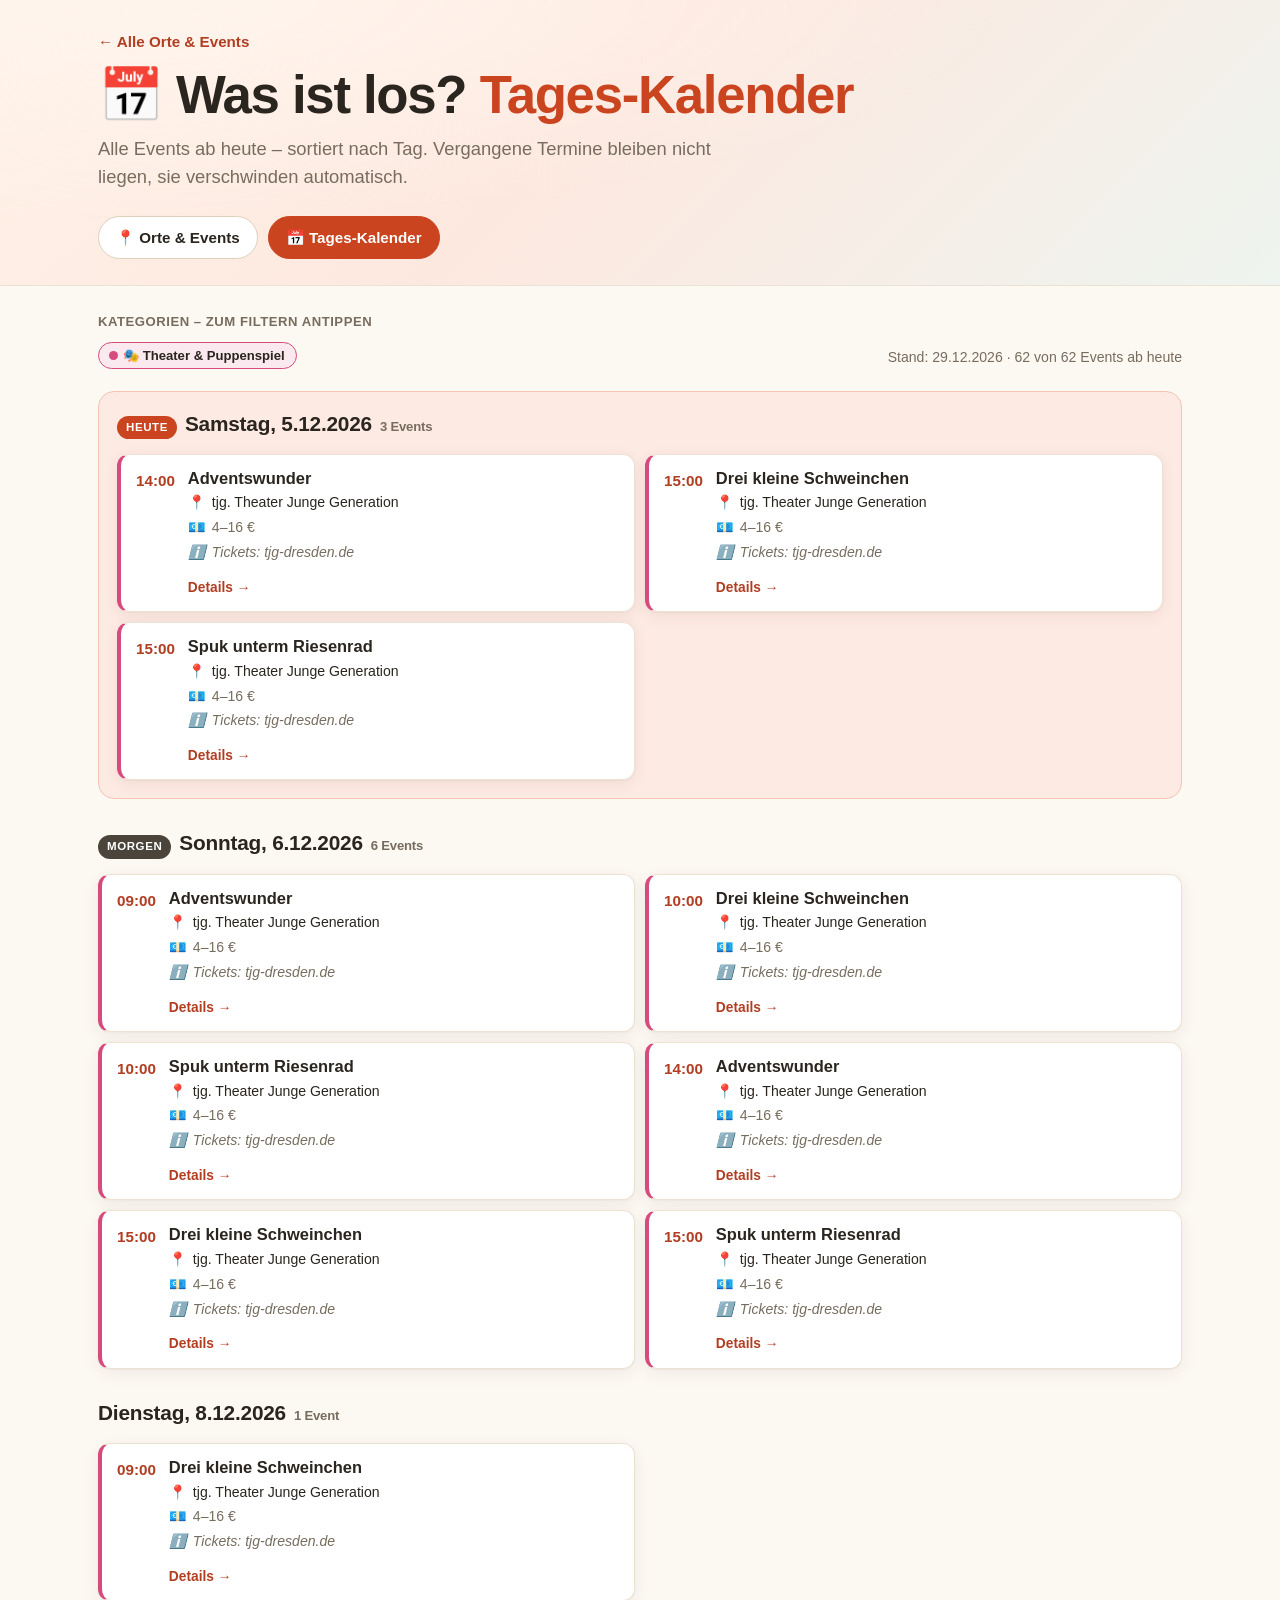
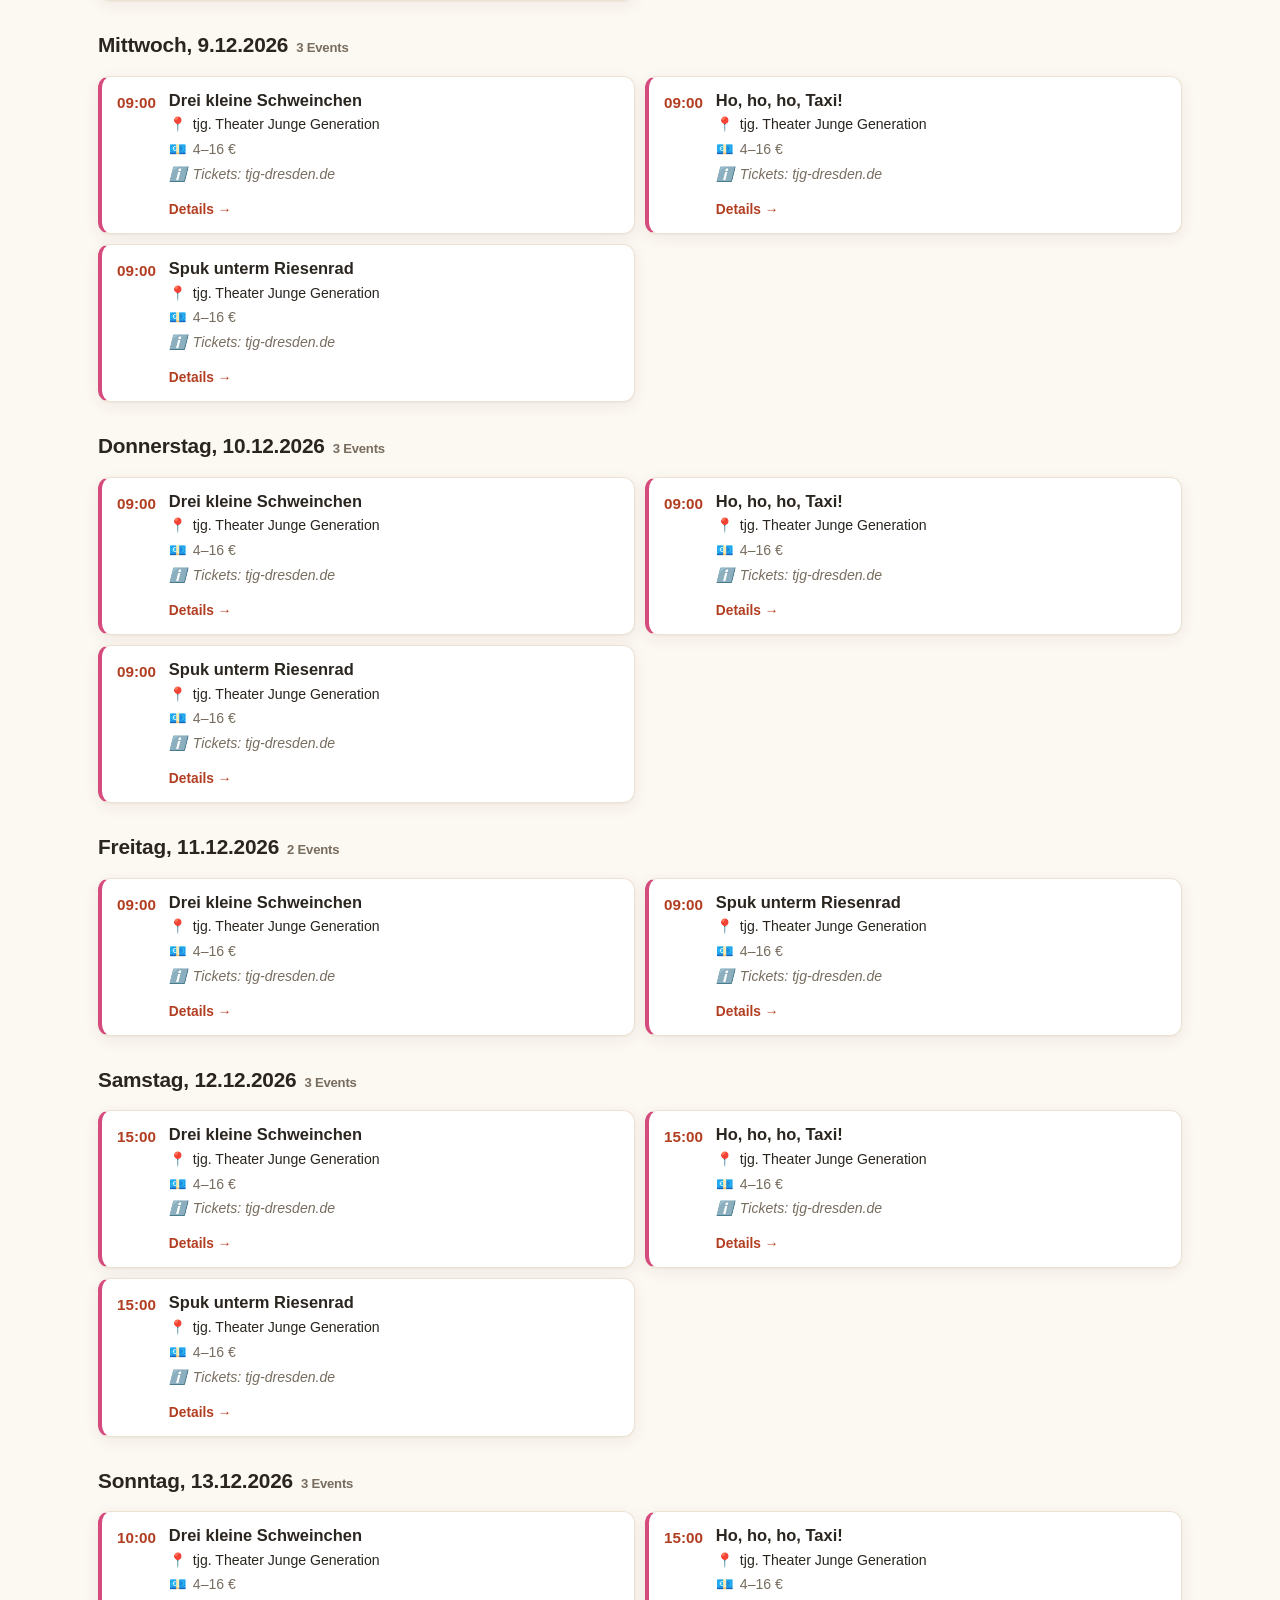
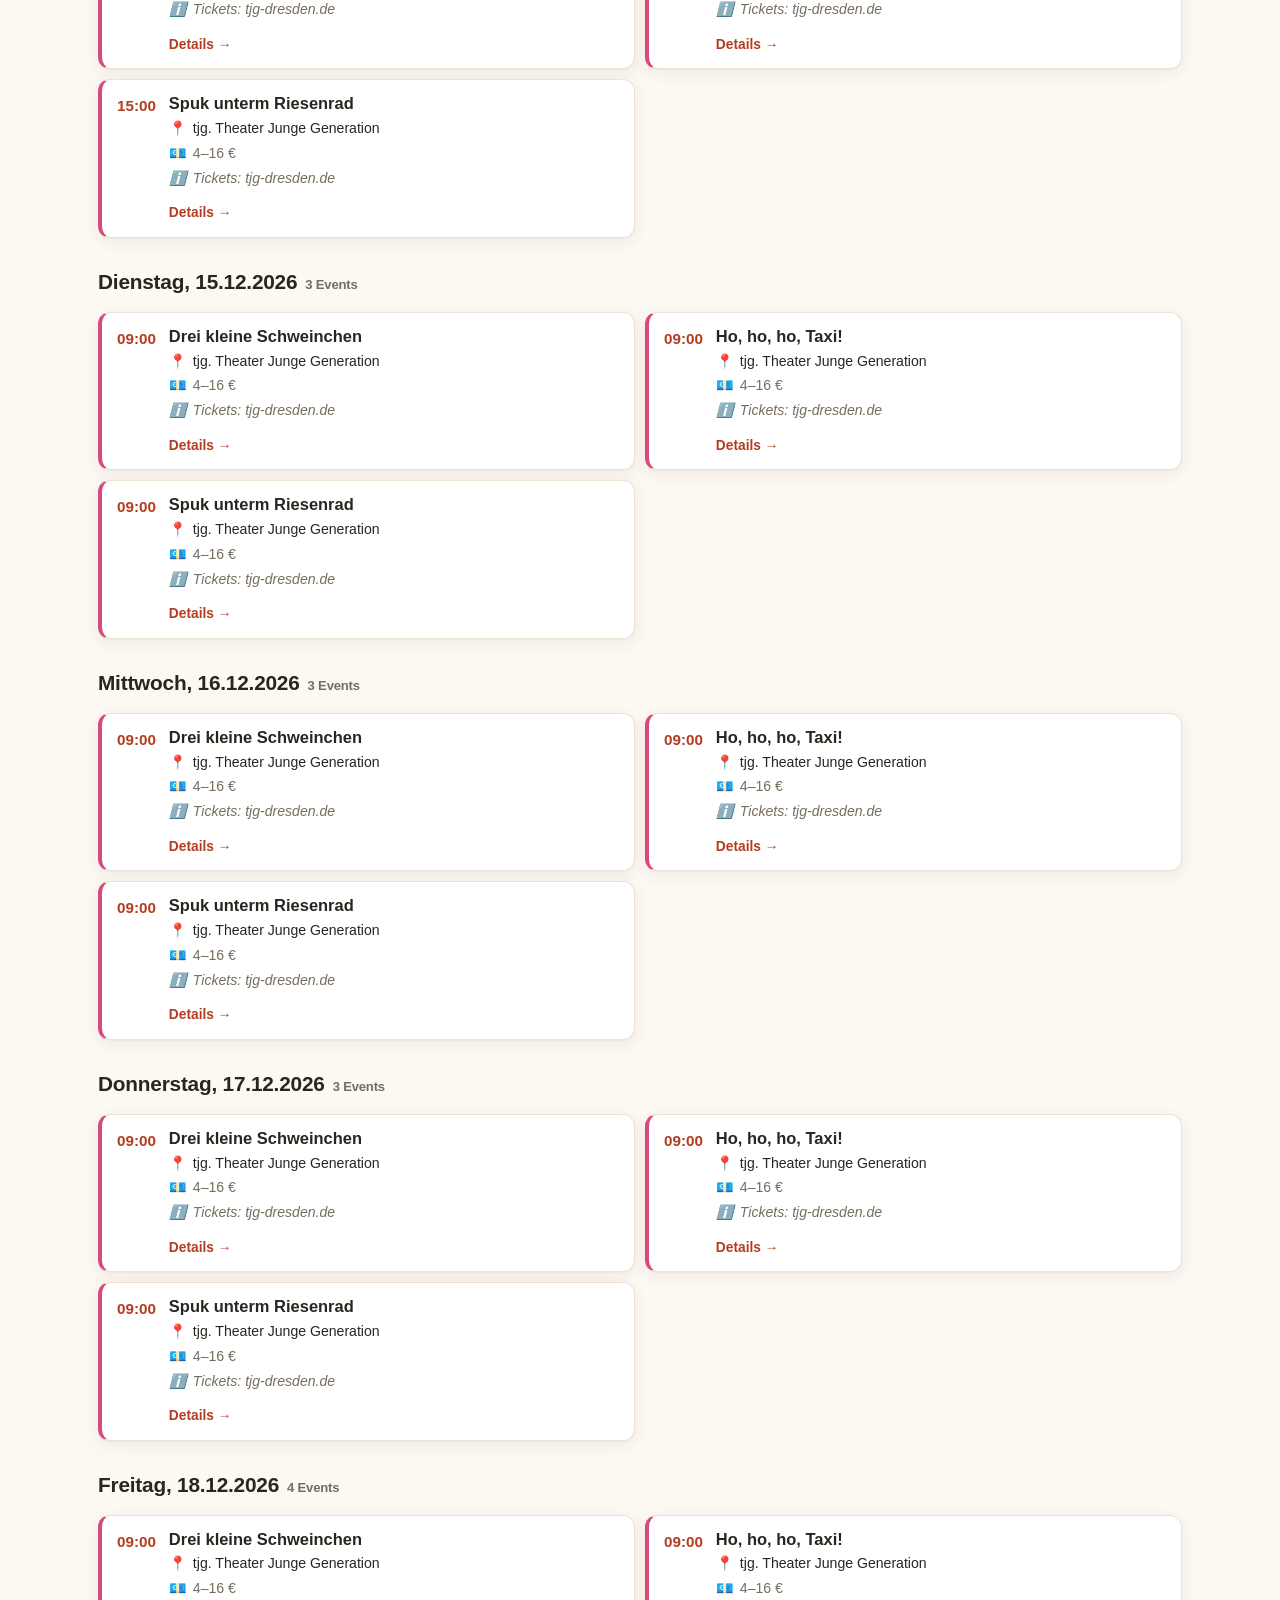
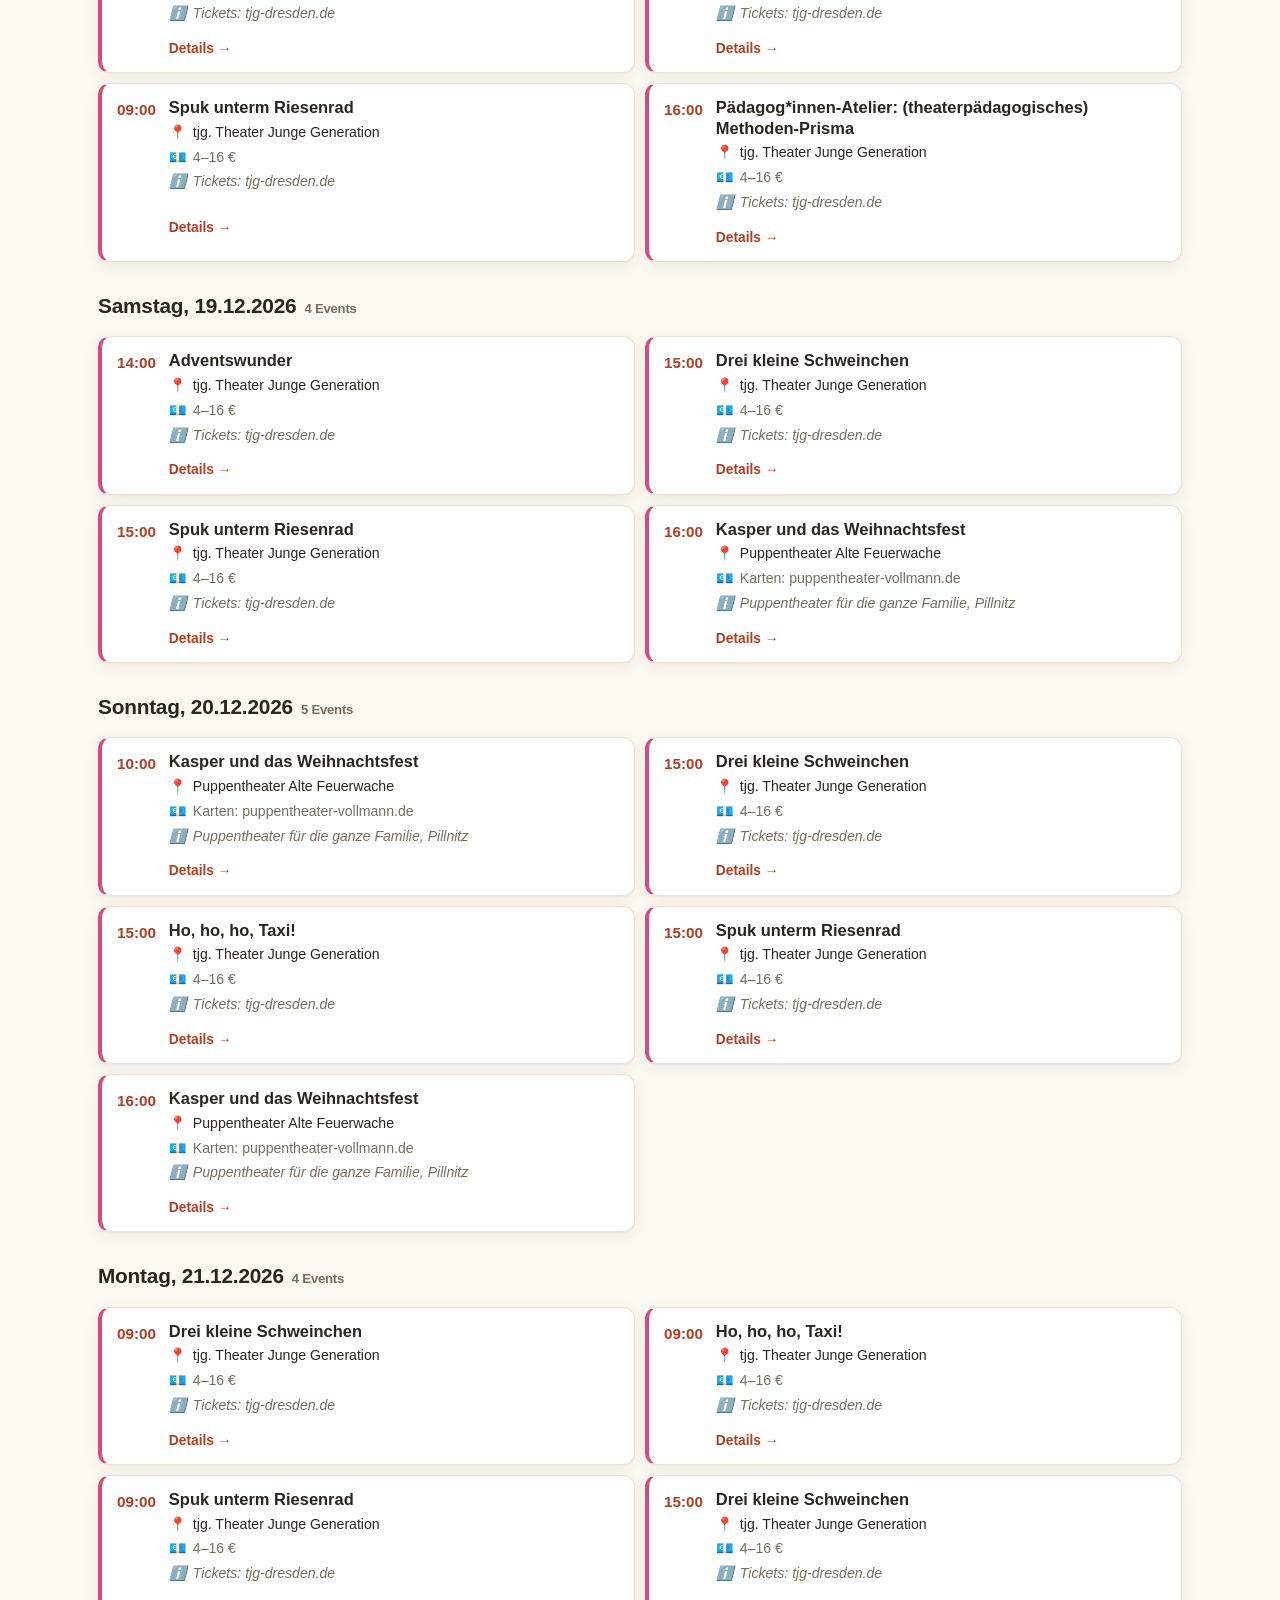
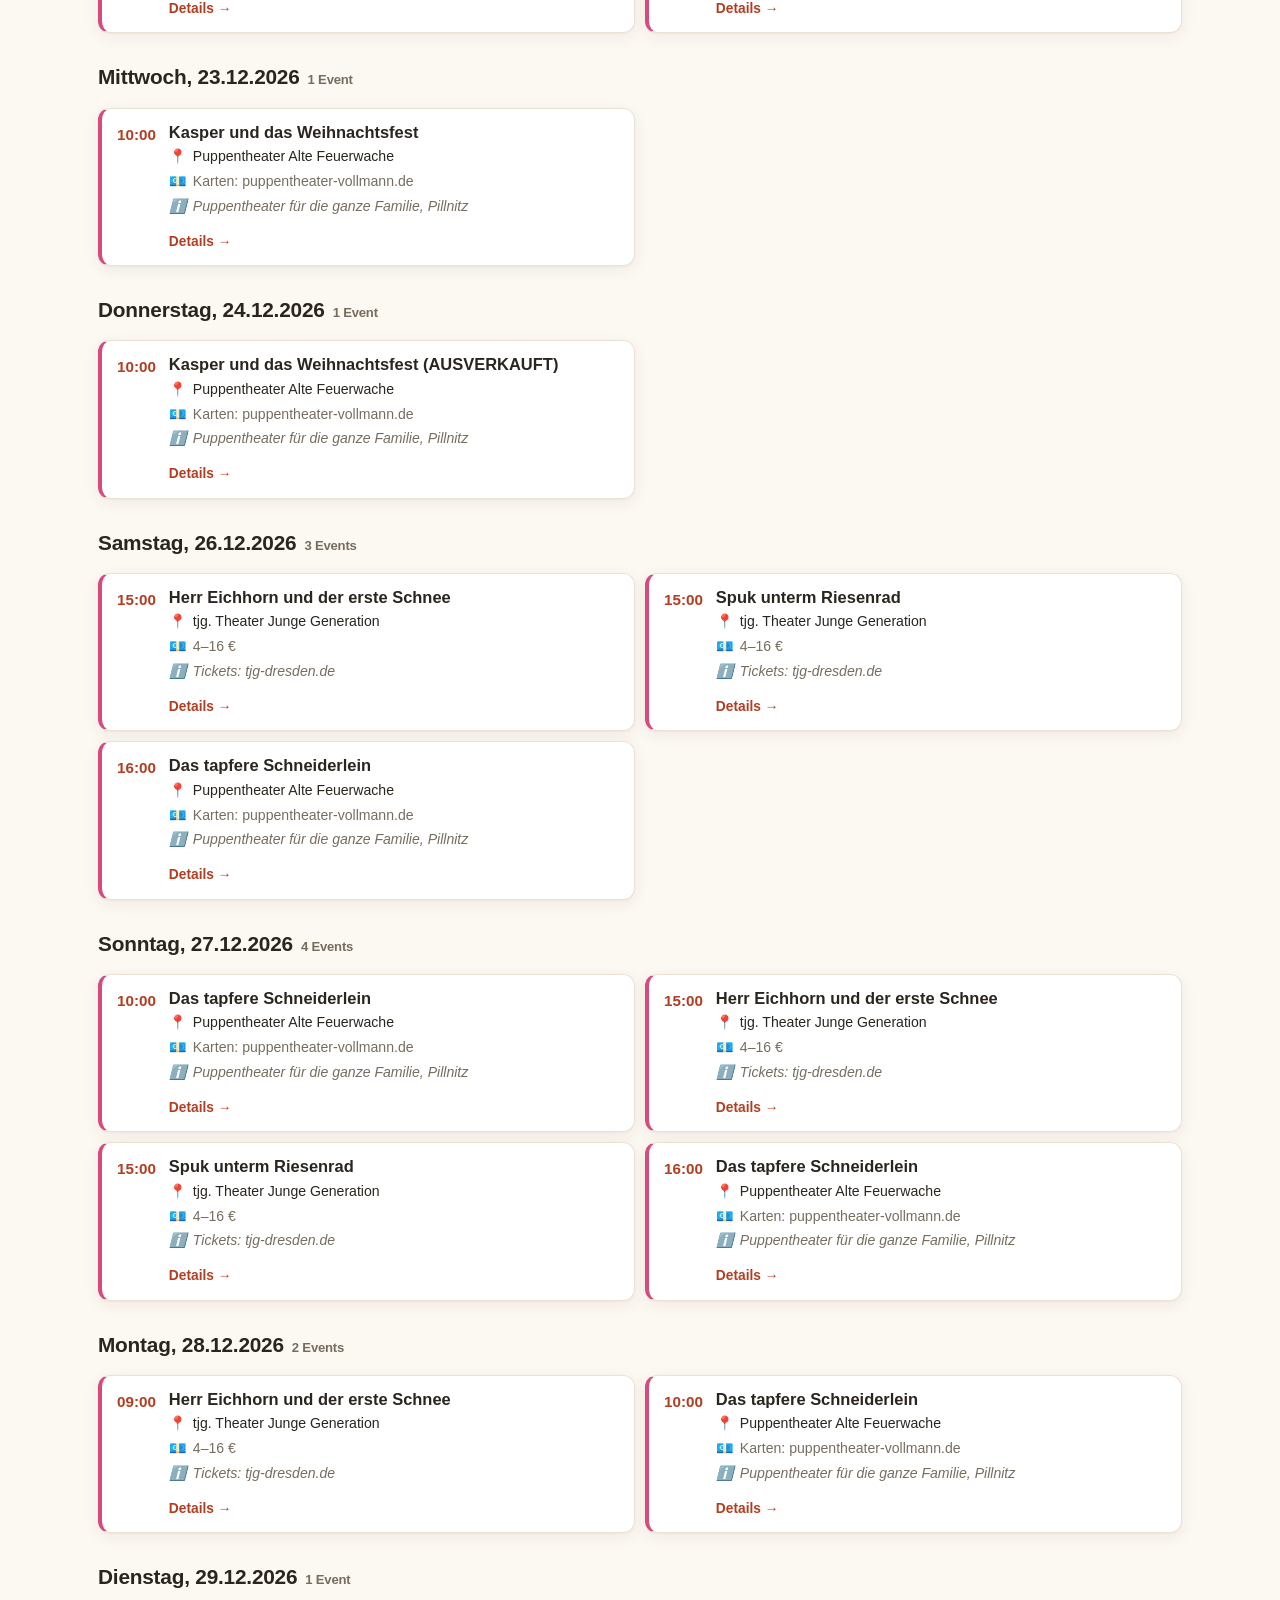
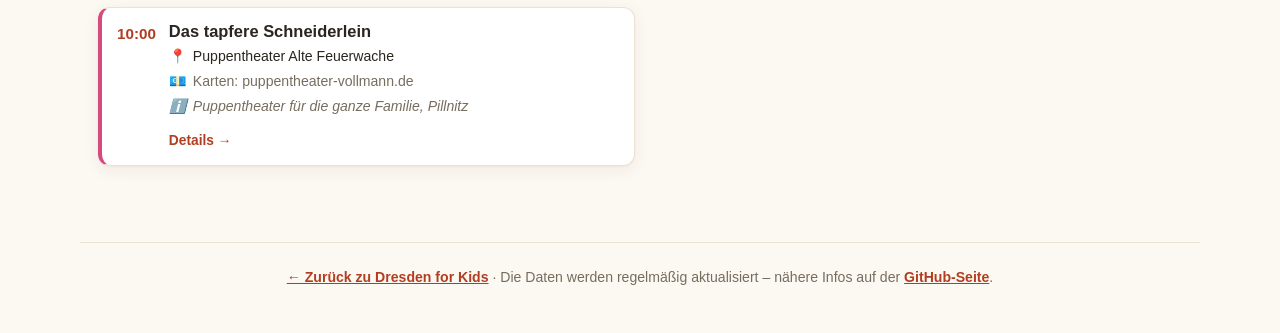
==== commit 02c1cfe5: "Review-Fixes (Claude Code-Review, 0 Critical / 3 Important): - kalender.js: Legende + aktive Kategor" ====
--- a/kalender.html
+++ b/kalender.html
@@ -28,9 +28,9 @@
         <span class="filters-label" id="legend-label">Kategorien – zum Filtern antippen</span>
         <div class="cal-legend" id="cal-legend" role="group" aria-labelledby="legend-label"></div>
       </div>
-      <p class="cal-info">Stand: <span id="checked">–</span> · <span id="count">–</span> Events ab heute</p>
+      <p class="cal-info" aria-live="polite">Stand: <span id="checked">–</span> · <span id="count">–</span> von <span id="count-total">–</span> Events ab heute</p>
     </div>
-    <section id="cal-days" class="cal-days" aria-live="polite"></section>
+    <section id="cal-days" class="cal-days"></section>
   </main>
 
   <footer class="container footer">
--- a/style.css
+++ b/style.css
@@ -9,7 +9,7 @@
   --card: #ffffff;
   --ink: #2a251f;
   --muted: #776d5f;
-  --accent: #d9512f;
+  --accent: #c9441f;
   --accent-ink: #b23e22;
   --accent-soft: #fdeae3;
   --border: #ece2d3;
@@ -64,16 +64,6 @@
   border-radius: 6px;
 }
 
-.visually-hidden {
-  position: absolute;
-  width: 1px; height: 1px;
-  padding: 0; margin: -1px;
-  overflow: hidden;
-  clip: rect(0 0 0 0);
-  white-space: nowrap;
-  border: 0;
-}
-
 /* ---------- Hero / Kopfbereich ---------- */
 .hero {
   position: relative;
@@ -255,7 +245,9 @@
   letter-spacing: 0.01em;
   padding: 4px 11px;
   border-radius: 999px;
+  background: var(--accent-soft);
   background: color-mix(in srgb, var(--c, var(--accent)) 13%, #fff);
+  color: var(--accent-ink);
   color: color-mix(in srgb, var(--c, var(--accent)) 70%, #000);
   white-space: nowrap;
 }
@@ -381,6 +373,7 @@
 }
 .cat-chip:hover { border-color: var(--c, var(--accent)); }
 .cat-chip[aria-pressed="true"] {
+  background: var(--accent-soft);
   background: color-mix(in srgb, var(--c, var(--accent)) 12%, #fff);
   border-color: var(--c, var(--accent));
 }
